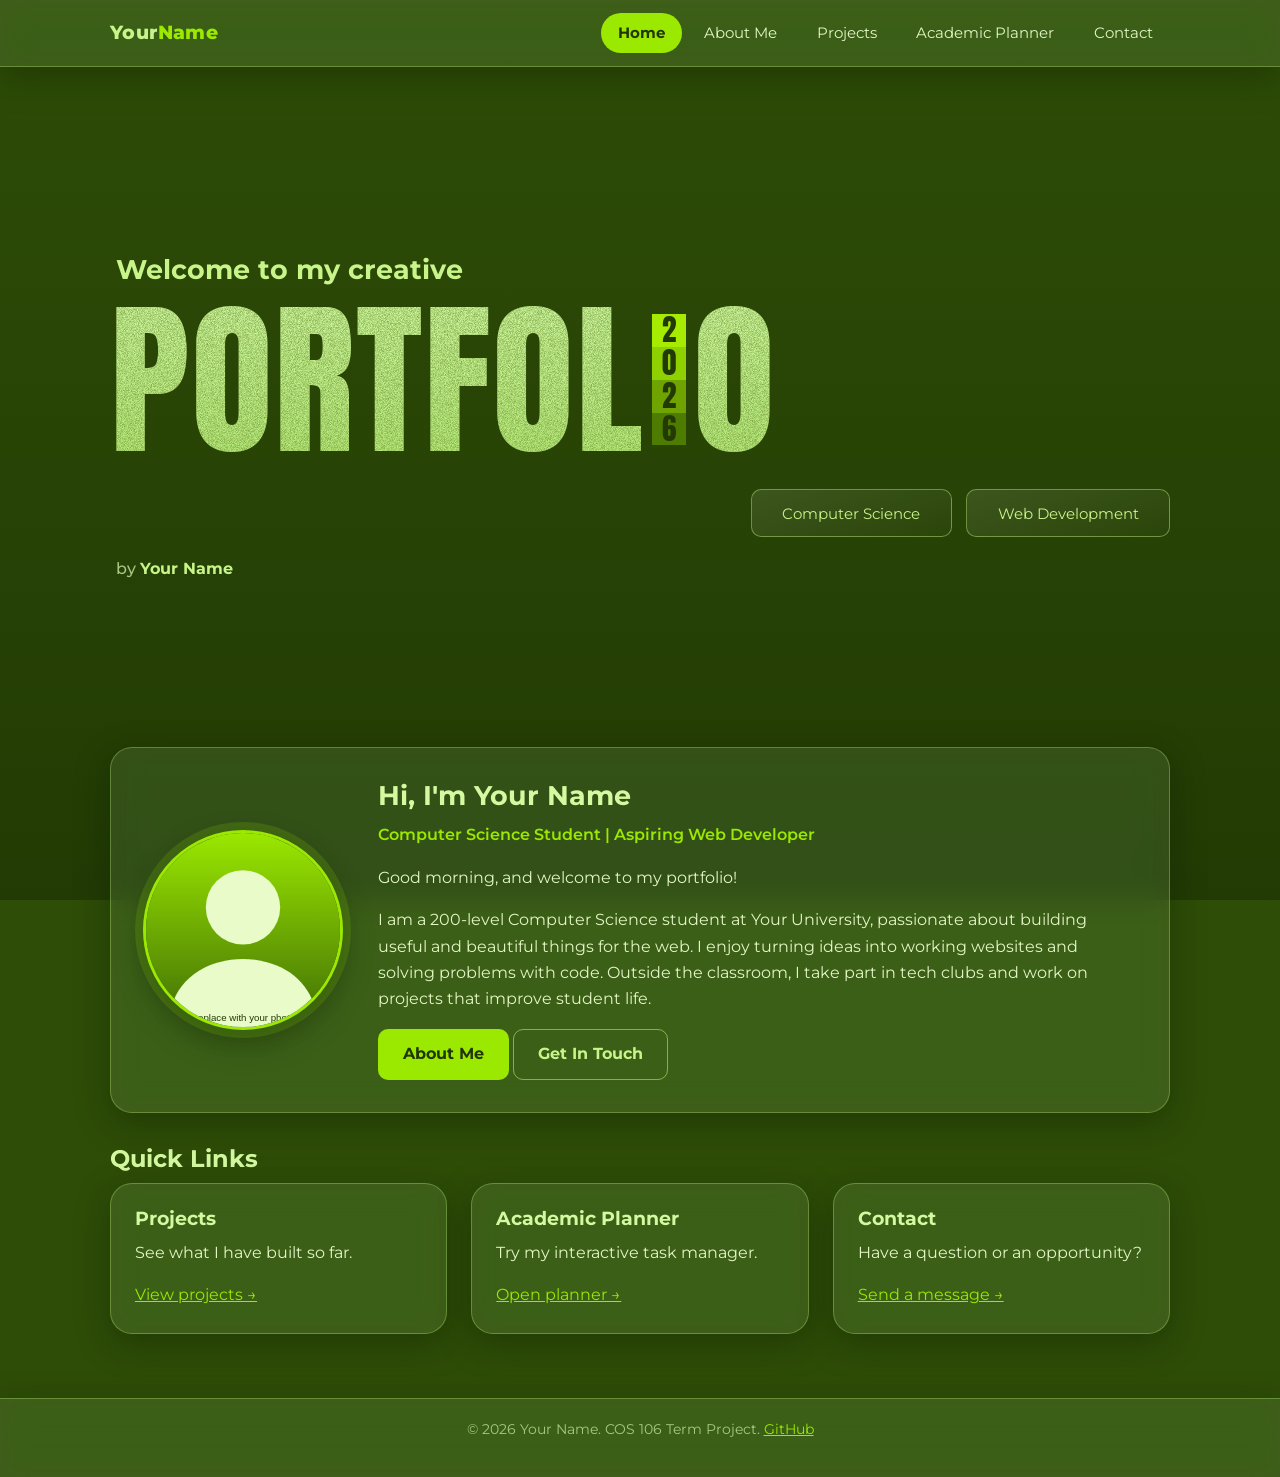
==== index.html @ b94e0cf6 "Add files via upload" ====
<!DOCTYPE html>
<html lang="en">
<head>
  <meta charset="UTF-8">
  <meta name="viewport" content="width=device-width, initial-scale=1.0">
  <meta name="description" content="Personal academic portfolio of Your Name, a university student.">
  <title>Home | Your Name Portfolio</title>
  <link rel="preconnect" href="https://fonts.googleapis.com">
  <link rel="preconnect" href="https://fonts.gstatic.com" crossorigin>
  <link href="https://fonts.googleapis.com/css2?family=Anton&family=Montserrat:wght@400;500;600;700;800&display=swap" rel="stylesheet">
  <link rel="stylesheet" href="style.css">
</head>
<body>
  <div class="bg-circles" aria-hidden="true">
    <span class="dark c1"></span><span class="lime c2"></span><span class="dark c3"></span><span class="lime c4"></span>
    <span class="glass c5"></span><span class="mid c6"></span><span class="mid c7"></span>
  </div>

  <header class="site-header">
    <nav class="nav-bar" aria-label="Main navigation">
      <a class="logo" href="index.html">Your<span>Name</span></a>
      <button class="menu-toggle" id="menuToggle" aria-label="Toggle menu" aria-expanded="false">&#9776;</button>
      <ul class="nav-links" id="navLinks">
        <li><a class="active" href="index.html">Home</a></li>
        <li><a href="about.html">About Me</a></li>
        <li><a href="projects.html">Projects</a></li>
        <li><a href="planner.html">Academic Planner</a></li>
        <li><a href="contact.html">Contact</a></li>
      </ul>
    </nav>
  </header>

  <main>
    <section class="hero-stage">
      <p class="hero-kicker">Welcome to my creative</p>
      <h1 class="mega" aria-label="Portfolio 2026">
        <span class="grain" aria-hidden="true">PORTFOL</span><span class="year" aria-hidden="true"><b>2</b><b>0</b><b>2</b><b>6</b></span><span class="grain" aria-hidden="true">O</span>
      </h1>
      <ul class="pills">
        <li><a href="about.html">Computer Science</a></li>
        <li><a href="projects.html">Web Development</a></li>
      </ul>
      <p class="hero-name">by <strong>Your Name</strong></p>
    </section>

    <section class="intro">
      <img src="profile.svg" alt="Photograph of Your Name" width="200" height="200">
      <div>
        <h2>Hi, I'm Your Name</h2>
        <p class="tagline">Computer Science Student | Aspiring Web Developer</p>
        <p id="greeting">Welcome to my portfolio!</p>
        <p>I am a 200-level Computer Science student at Your University, passionate about building useful and beautiful things for the web. I enjoy turning ideas into working websites and solving problems with code. Outside the classroom, I take part in tech clubs and work on projects that improve student life.</p>
        <a class="btn" href="about.html">About Me</a>
        <a class="btn accent" href="contact.html">Get In Touch</a>
      </div>
    </section>

    <section class="section">
      <h2>Quick Links</h2>
      <div class="grid">
        <article class="card"><h3>Projects</h3><p>See what I have built so far.</p><a href="projects.html">View projects &rarr;</a></article>
        <article class="card"><h3>Academic Planner</h3><p>Try my interactive task manager.</p><a href="planner.html">Open planner &rarr;</a></article>
        <article class="card"><h3>Contact</h3><p>Have a question or an opportunity?</p><a href="contact.html">Send a message &rarr;</a></article>
      </div>
    </section>
  </main>

  <footer class="site-footer">
    <p>&copy; <span id="year">2026</span> Your Name. COS 106 Term Project. <a href="https://github.com/your-username" target="_blank" rel="noopener">GitHub</a></p>
  </footer>
  <script src="main.js"></script>
</body>
</html>
---- style.css ----
/* ===== Green glass-circles portfolio theme ===== */
:root {
  --bg: #2e4d07;
  --bg-deep: #274104;
  --lime: #9be800;
  --lime-soft: #c8f58a;
  --leaf: #4f8a06;
  --text: #e3f6c4;
  --heading: #d4f9a0;
  --muted: #a9c783;
  --danger: #ff9b8a;
  --success: #b6f26b;
  --radius: 22px;
  --glass: rgba(255, 255, 255, 0.09);
  --glass-strong: rgba(255, 255, 255, 0.14);
  --glass-border: rgba(200, 255, 130, 0.3);
  --blur: blur(14px) saturate(130%);
  --shadow: 0 10px 34px rgba(10, 25, 0, 0.35);
}

* { box-sizing: border-box; margin: 0; padding: 0; }
html { color-scheme: dark; background: var(--bg); }

body {
  font-family: "Montserrat", "Segoe UI", Tahoma, Arial, sans-serif;
  background: linear-gradient(180deg, #2e4d07 0%, #223b04 100%) fixed;
  color: var(--text);
  line-height: 1.65;
  min-height: 100vh;
  display: flex;
  flex-direction: column;
}

main { flex: 1; width: 100%; max-width: 1100px; margin: 0 auto; padding: 2rem 1.25rem; position: relative; }
img { max-width: 100%; display: block; }
a { color: var(--lime); }
h1, h2, h3 { line-height: 1.2; margin-bottom: 0.6rem; color: var(--heading); font-weight: 700; }
p { margin-bottom: 1rem; }

/* ===== Animated glass circles (behind everything) ===== */
.bg-circles { position: fixed; inset: 0; z-index: -1; overflow: hidden; background: var(--bg); pointer-events: none; }
.bg-circles span { position: absolute; border-radius: 50%; width: clamp(220px, 34vw, 480px); aspect-ratio: 1; will-change: transform; }
.bg-circles .lime { background: linear-gradient(180deg, #9be800 0%, #56900a 100%); box-shadow: 0 24px 50px rgba(10, 25, 0, 0.3); }
.bg-circles .dark { background: radial-gradient(circle at 72% 28%, #5a8c0c 0%, #34560a 62%, #2f4f08 100%); }
.bg-circles .mid { background: linear-gradient(180deg, #6fa012 0%, #3e6a08 100%); box-shadow: 0 24px 50px rgba(10, 25, 0, 0.3); }
.bg-circles .glass { background: linear-gradient(160deg, rgba(255, 255, 255, 0.1), rgba(255, 255, 255, 0.02)); border: 1px solid rgba(210, 255, 140, 0.45); -webkit-backdrop-filter: blur(16px); backdrop-filter: blur(16px); }

.bg-circles .c1 { top: -14%; left: 6%;  animation: floatA 26s ease-in-out infinite alternate; }
.bg-circles .c2 { top: 12%;  left: 12%; width: clamp(180px, 26vw, 380px); animation: floatB 32s ease-in-out infinite alternate; }
.bg-circles .c3 { top: -18%; right: 8%; animation: floatC 30s ease-in-out infinite alternate; }
.bg-circles .c4 { top: 18%;  right: 6%; animation: floatA 36s ease-in-out infinite alternate-reverse; }
.bg-circles .c5 { bottom: -6%; left: -4%; width: clamp(240px, 36vw, 500px); animation: floatB 28s ease-in-out infinite alternate; }
.bg-circles .c6 { bottom: -22%; left: 8%; animation: floatC 34s ease-in-out infinite alternate-reverse; }
.bg-circles .c7 { bottom: -14%; right: 4%; width: clamp(200px, 30vw, 420px); animation: floatA 24s ease-in-out infinite alternate; }

@keyframes floatA { from { transform: translate(0, 0) scale(1); }    to { transform: translate(5vw, 6vh) scale(1.06); } }
@keyframes floatB { from { transform: translate(0, 0) scale(1); }    to { transform: translate(-6vw, 4vh) scale(0.95); } }
@keyframes floatC { from { transform: translate(0, 0) scale(1.03); } to { transform: translate(4vw, -7vh) scale(0.97); } }

/* ===== Glass surfaces ===== */
.card, .site-header, .task, .site-footer, .intro {
  background: var(--glass);
  -webkit-backdrop-filter: var(--blur);
  backdrop-filter: var(--blur);
  border: 1px solid var(--glass-border);
  box-shadow: var(--shadow);
}

/* ===== Header & navigation ===== */
.site-header { position: sticky; top: 0; z-index: 10; border-width: 0 0 1px 0; border-radius: 0; }
.nav-bar { max-width: 1100px; margin: 0 auto; padding: 0.8rem 1.25rem; display: flex; justify-content: space-between; align-items: center; }
.logo { color: var(--lime-soft); font-weight: 800; font-size: 1.2rem; text-decoration: none; letter-spacing: 0.02em; }
.logo span { color: var(--lime); }
.nav-links { list-style: none; display: flex; gap: 0.35rem; }
.nav-links a { color: var(--text); text-decoration: none; font-size: 0.92rem; padding: 0.45rem 1rem; border-radius: 999px; border: 1px solid transparent; transition: background 0.3s, border-color 0.3s, color 0.3s; display: block; }
.nav-links a:hover { background: var(--glass-strong); border-color: var(--glass-border); }
.nav-links a.active { background: var(--lime); color: #223603; font-weight: 700; }
.menu-toggle { display: none; background: var(--glass); border: 1px solid var(--glass-border); color: var(--lime-soft); font-size: 1.3rem; padding: 0.15rem 0.6rem; border-radius: 10px; cursor: pointer; }

/* ===== Hero (homepage) ===== */
.hero-stage { min-height: 72vh; display: flex; flex-direction: column; justify-content: center; padding: 1rem 0 2rem; animation: fadeUp 0.9s ease both; }
.hero-kicker { font-size: clamp(1.1rem, 2.6vw, 1.7rem); font-weight: 700; color: var(--lime-soft); margin: 0 0 0.2rem 0.4rem; }

.mega {
  display: flex; align-items: center;
  font-family: "Anton", "Bebas Neue", Impact, "Arial Narrow", sans-serif;
  font-weight: 400;
  font-size: clamp(3rem, 14.5vw, 10.5rem);
  line-height: 1;
  letter-spacing: 0.01em;
  text-transform: uppercase;
  margin: 0;
  color: var(--lime-soft);
}
.mega .grain { color: #c4f08c; }
@supports ((-webkit-background-clip: text) or (background-clip: text)) {
  .mega .grain {
    color: transparent;
    background-image:
      url("data:image/svg+xml,%3Csvg xmlns='http://www.w3.org/2000/svg' width='220' height='220'%3E%3Cfilter id='n'%3E%3CfeTurbulence type='fractalNoise' baseFrequency='1.3' numOctaves='2' stitchTiles='stitch'/%3E%3CfeColorMatrix values='0 0 0 0 0.18 0 0 0 0 0.32 0 0 0 0 0.04 0 0 0 1.6 -0.5'/%3E%3C/filter%3E%3Crect width='100%25' height='100%25' filter='url(%23n)'/%3E%3C/svg%3E"),
      linear-gradient(#cdf6a0, #b4e978);
    -webkit-background-clip: text;
    background-clip: text;
  }
}

/* The "I" of PORTFOLIO becomes the stacked year 2026 */
.year { display: grid; grid-template-rows: repeat(4, 1fr); height: 0.78em; width: 0.2em; margin: 0 0.045em; font-family: inherit; }
.year b { font-weight: 400; font-size: 0.17em; line-height: 1; display: grid; place-items: center; color: #243a04; letter-spacing: 0; }
.year b:nth-child(1) { background: #a6ec00; }
.year b:nth-child(2) { background: #8fd000; }
.year b:nth-child(3) { background: #6fa400; }
.year b:nth-child(4) { background: #4d7c00; }

.pills { list-style: none; display: flex; flex-wrap: wrap; gap: 0.9rem; margin: 1.6rem 0 0 auto; justify-content: flex-end; max-width: 100%; }
.pill, .pills a {
  display: inline-block; text-decoration: none; color: var(--lime-soft); font-size: 0.95rem;
  padding: 0.65rem 1.9rem; border-radius: 10px;
  background: linear-gradient(160deg, rgba(255, 255, 255, 0.1), rgba(255, 255, 255, 0.02));
  border: 1px solid rgba(210, 255, 140, 0.4);
  -webkit-backdrop-filter: blur(10px); backdrop-filter: blur(10px);
  transition: transform 0.25s, background 0.3s, border-color 0.3s;
}
.pills a:hover { transform: translateY(-3px); background: rgba(155, 232, 0, 0.22); border-color: var(--lime); }
.hero-name { margin: 1.2rem 0 0 0.4rem; color: var(--muted); font-weight: 500; }
.hero-name strong { color: var(--lime-soft); }

@keyframes fadeUp { from { opacity: 0; transform: translateY(22px); } to { opacity: 1; transform: none; } }

/* ===== Intro (photo + bio) ===== */
.intro { display: flex; align-items: center; gap: 2.2rem; padding: 2rem; border-radius: var(--radius); }
.intro img { width: 200px; height: 200px; border-radius: 50%; object-fit: cover; flex-shrink: 0; border: 3px solid var(--lime); box-shadow: 0 0 0 8px rgba(155, 232, 0, 0.15), 0 12px 30px rgba(10, 25, 0, 0.4); }
.intro h2 { font-size: 1.7rem; }
.tagline { color: var(--lime); font-weight: 600; }

/* ===== Buttons ===== */
.btn { display: inline-block; background: var(--lime); color: #223603; border: 1px solid transparent; padding: 0.7rem 1.5rem; border-radius: 10px; font: inherit; font-weight: 700; cursor: pointer; text-decoration: none; transition: transform 0.2s, box-shadow 0.3s; }
.btn:hover { transform: translateY(-2px); box-shadow: 0 8px 22px rgba(155, 232, 0, 0.35); }
.btn.accent { background: transparent; color: var(--lime-soft); border-color: rgba(210, 255, 140, 0.5); }
.btn.accent:hover { background: rgba(155, 232, 0, 0.18); }

/* ===== Cards & grid ===== */
.section { margin-top: 2rem; }
.card { border-radius: var(--radius); padding: 1.5rem; }
.grid { display: grid; gap: 1.5rem; grid-template-columns: repeat(auto-fit, minmax(260px, 1fr)); }
.project-card { padding: 0; overflow: hidden; transition: transform 0.3s, border-color 0.3s, box-shadow 0.3s; }
.project-card:hover { transform: translateY(-6px); border-color: var(--lime); box-shadow: 0 14px 38px rgba(155, 232, 0, 0.2); }
.project-card img { width: 100%; height: 180px; object-fit: cover; }
.project-card .body { padding: 1.2rem; }
.tags { list-style: none; display: flex; flex-wrap: wrap; gap: 0.4rem; margin: 0.6rem 0 1rem; }
.tags li { background: rgba(155, 232, 0, 0.16); border: 1px solid rgba(155, 232, 0, 0.45); color: var(--lime-soft); font-size: 0.78rem; padding: 0.15rem 0.75rem; border-radius: 99px; }
.links a { margin-right: 0.8rem; font-weight: 700; }

/* ===== About ===== */
.two-col { display: grid; grid-template-columns: 1fr 1fr; gap: 1.5rem; }
.skill { margin-bottom: 0.9rem; }
.skill label { display: flex; justify-content: space-between; font-weight: 600; font-size: 0.92rem; }
.bar { background: rgba(255, 255, 255, 0.12); border-radius: 99px; height: 10px; overflow: hidden; }
.bar span { display: block; height: 100%; background: linear-gradient(90deg, #6fa400, var(--lime)); border-radius: 99px; box-shadow: 0 0 10px rgba(155, 232, 0, 0.5); transition: width 1s ease; }
ul.styled { padding-left: 1.3rem; }
ul.styled li { margin-bottom: 0.4rem; }

/* ===== Tables ===== */
.table-wrap { overflow-x: auto; }
table { width: 100%; border-collapse: collapse; }
caption { text-align: left; color: var(--muted); font-size: 0.9rem; padding-bottom: 0.5rem; }
th, td { padding: 0.7rem 0.9rem; text-align: left; border-bottom: 1px solid var(--glass-border); }
thead th { background: rgba(155, 232, 0, 0.22); color: var(--heading); }
tbody tr:hover { background: var(--glass-strong); }

/* ===== Media ===== */
video, audio { width: 100%; border-radius: var(--radius); }
figure figcaption { color: var(--muted); font-size: 0.9rem; margin-top: 0.4rem; }

/* ===== Planner ===== */
.planner-form { display: flex; gap: 0.6rem; flex-wrap: wrap; margin-bottom: 1rem; }
.planner-form input[type="text"] { flex: 2 1 220px; }
.planner-form input[type="date"] { flex: 1 1 150px; }
input, textarea, select { font: inherit; color: var(--text); padding: 0.7rem 0.9rem; background: rgba(255, 255, 255, 0.07); border: 1px solid var(--glass-border); border-radius: 12px; width: 100%; transition: border-color 0.3s, box-shadow 0.3s; }
input::placeholder, textarea::placeholder { color: #94b26c; }
input:focus, textarea:focus { outline: none; border-color: var(--lime); box-shadow: 0 0 0 3px rgba(155, 232, 0, 0.25); }
.planner-form .btn { flex: 0 0 auto; }
.stats { display: flex; gap: 1rem; flex-wrap: wrap; margin-bottom: 1rem; color: var(--muted); }
.stats strong { color: var(--lime); }
.filters { display: flex; gap: 0.5rem; margin-bottom: 1rem; flex-wrap: wrap; }
.filters button { background: var(--glass); color: var(--text); font: inherit; font-size: 0.9rem; border: 1px solid var(--glass-border); padding: 0.4rem 1.1rem; border-radius: 99px; cursor: pointer; transition: background 0.3s; }
.filters button:hover { background: var(--glass-strong); }
.filters button.active { background: var(--lime); color: #223603; border-color: transparent; font-weight: 700; }
#taskList { list-style: none; margin-bottom: 1rem; }
.task { display: flex; align-items: center; gap: 0.8rem; border-left: 5px solid var(--lime); padding: 0.8rem 1rem; border-radius: 12px; margin-bottom: 0.6rem; box-shadow: none; animation: fadeUp 0.35s ease both; }
.task input[type="checkbox"] { width: 20px; height: 20px; flex-shrink: 0; cursor: pointer; accent-color: var(--lime); }
.task .info { flex: 1; }
.task .due { display: block; font-size: 0.8rem; color: var(--muted); }
.task.done { border-left-color: #5f8a2a; }
.task.done .title { text-decoration: line-through; color: var(--muted); }
.task .del { background: none; border: none; color: var(--danger); font-size: 1.3rem; cursor: pointer; padding: 0.2rem 0.6rem; border-radius: 8px; }
.task .del:hover { background: rgba(255, 155, 138, 0.18); }
.empty { text-align: center; color: var(--muted); padding: 1.5rem; }
.error-msg { color: var(--danger); font-size: 0.85rem; margin-top: 0.3rem; min-height: 1.1em; }

/* ===== Contact form ===== */
.form-group { margin-bottom: 1.1rem; }
.form-group label { font-weight: 600; display: block; margin-bottom: 0.3rem; }
input.invalid, textarea.invalid { border-color: var(--danger); }
input.valid, textarea.valid { border-color: var(--success); }
.success-box { background: rgba(155, 232, 0, 0.16); border: 1px solid rgba(155, 232, 0, 0.5); color: #dcfba8; padding: 1rem; border-radius: 12px; margin-bottom: 1rem; display: none; }

/* ===== Footer ===== */
.site-footer { color: var(--muted); text-align: center; padding: 1.2rem; margin-top: 2rem; border-width: 1px 0 0 0; border-radius: 0; font-size: 0.9rem; }
.site-footer a { color: var(--lime); }

/* ===== Responsive ===== */
@media (max-width: 800px) {
  .intro { flex-direction: column; text-align: center; padding: 1.6rem 1.2rem; }
  .intro img { width: 160px; height: 160px; }
  .two-col { grid-template-columns: 1fr; }
  .pills { justify-content: flex-start; margin-left: 0; }
  .menu-toggle { display: block; }
  .nav-bar { flex-wrap: wrap; }
  .nav-links { display: none; flex-direction: column; width: 100%; margin-top: 0.7rem; }
  .nav-links.open { display: flex; }
  .hero-stage { min-height: 60vh; }
}

@supports not ((backdrop-filter: blur(1px)) or (-webkit-backdrop-filter: blur(1px))) {
  .card, .site-header, .task, .site-footer, .intro { background: rgba(40, 66, 8, 0.92); }
}

@media (prefers-reduced-motion: reduce) {
  *, .bg-circles span { animation: none !important; transition: none !important; }
}
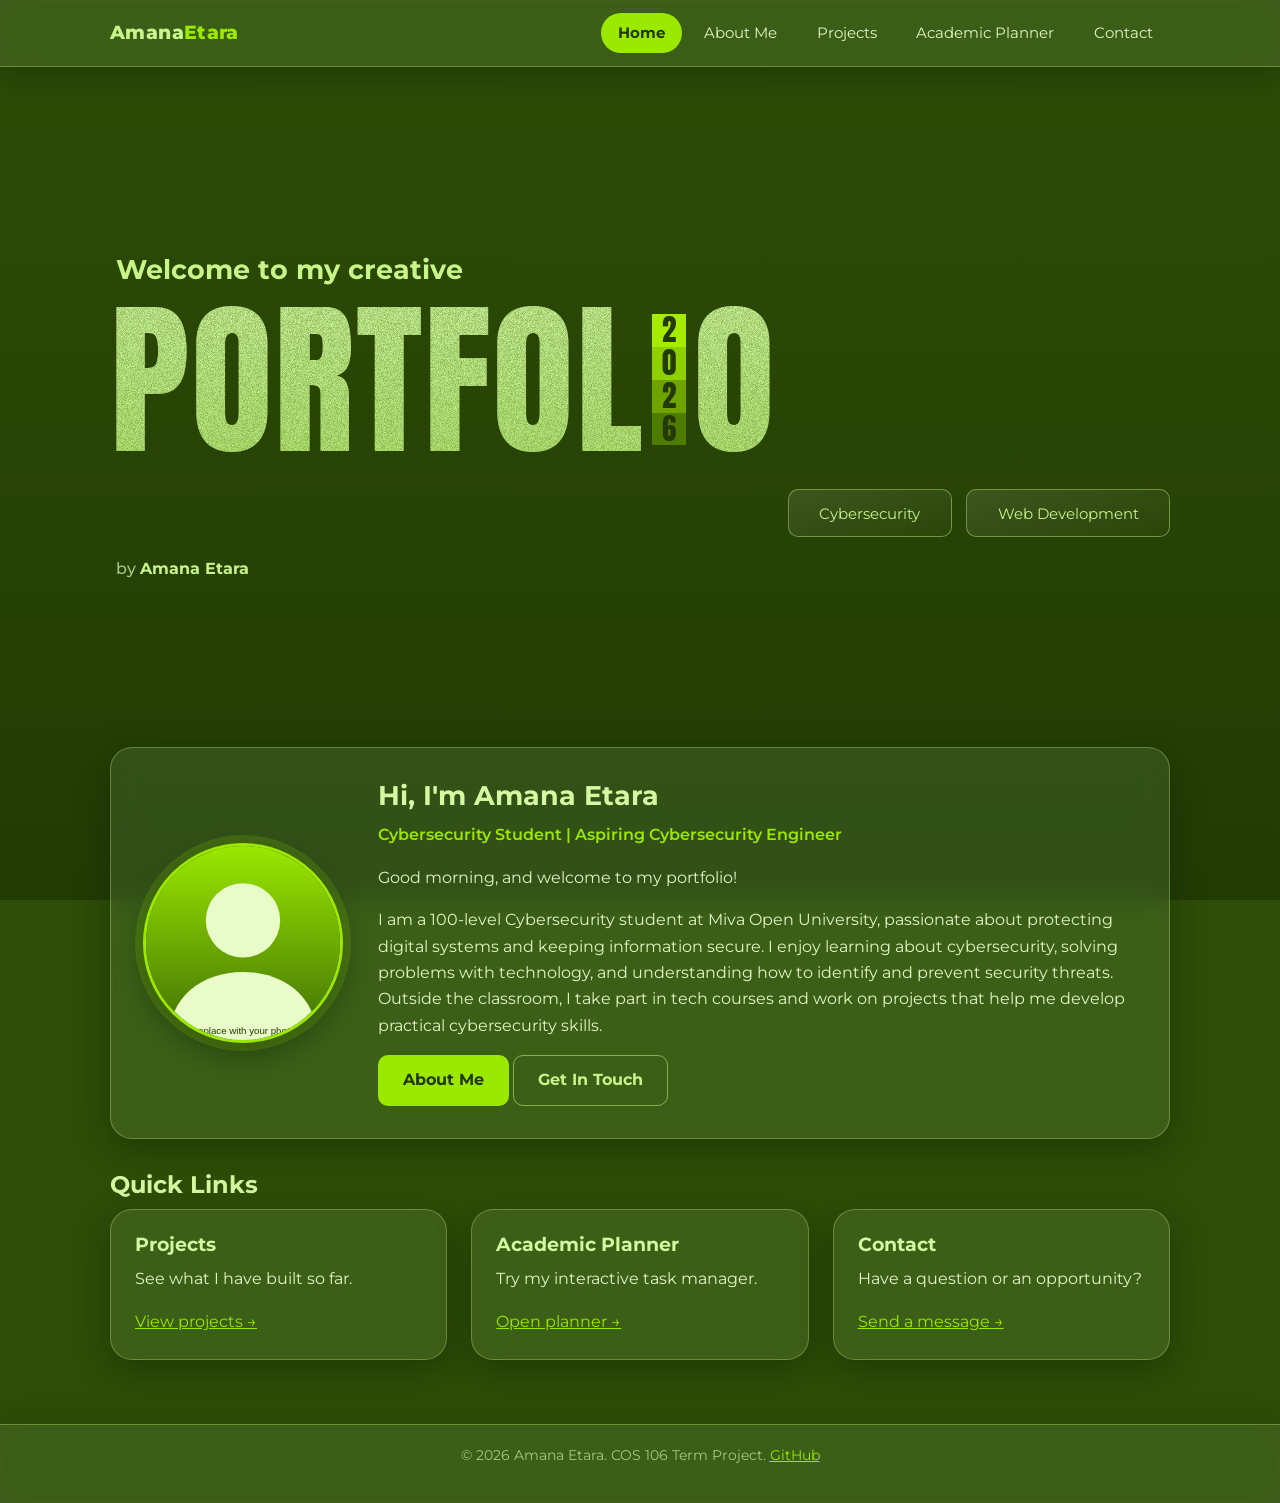
==== commit 11217bff: "Update index.html" ====
--- a/index.html
+++ b/index.html
@@ -4,7 +4,7 @@
   <meta charset="UTF-8">
   <meta name="viewport" content="width=device-width, initial-scale=1.0">
   <meta name="description" content="Personal academic portfolio of Your Name, a university student.">
-  <title>Home | Your Name Portfolio</title>
+  <title>Home | Amana Etara Portfolio</title>
   <link rel="preconnect" href="https://fonts.googleapis.com">
   <link rel="preconnect" href="https://fonts.gstatic.com" crossorigin>
   <link href="https://fonts.googleapis.com/css2?family=Anton&family=Montserrat:wght@400;500;600;700;800&display=swap" rel="stylesheet">
@@ -18,7 +18,7 @@
 
   <header class="site-header">
     <nav class="nav-bar" aria-label="Main navigation">
-      <a class="logo" href="index.html">Your<span>Name</span></a>
+      <a class="logo" href="index.html">Amana<span>Etara</span></a>
       <button class="menu-toggle" id="menuToggle" aria-label="Toggle menu" aria-expanded="false">&#9776;</button>
       <ul class="nav-links" id="navLinks">
         <li><a class="active" href="index.html">Home</a></li>
@@ -37,19 +37,21 @@
         <span class="grain" aria-hidden="true">PORTFOL</span><span class="year" aria-hidden="true"><b>2</b><b>0</b><b>2</b><b>6</b></span><span class="grain" aria-hidden="true">O</span>
       </h1>
       <ul class="pills">
-        <li><a href="about.html">Computer Science</a></li>
+        <li><a href="about.html">Cybersecurity</a></li>
         <li><a href="projects.html">Web Development</a></li>
       </ul>
-      <p class="hero-name">by <strong>Your Name</strong></p>
+      <p class="hero-name">by <strong>Amana Etara</strong></p>
     </section>
 
     <section class="intro">
       <img src="profile.svg" alt="Photograph of Your Name" width="200" height="200">
       <div>
-        <h2>Hi, I'm Your Name</h2>
-        <p class="tagline">Computer Science Student | Aspiring Web Developer</p>
+        <h2>Hi, I'm Amana Etara</h2>
+        <p class="tagline">Cybersecurity Student | Aspiring Cybersecurity Engineer</p>
         <p id="greeting">Welcome to my portfolio!</p>
-        <p>I am a 200-level Computer Science student at Your University, passionate about building useful and beautiful things for the web. I enjoy turning ideas into working websites and solving problems with code. Outside the classroom, I take part in tech clubs and work on projects that improve student life.</p>
+        <p>I am a 100-level Cybersecurity student at Miva Open University, passionate about protecting digital systems and keeping information secure. 
+          I enjoy learning about cybersecurity, solving problems with technology, and understanding how to identify and prevent security threats. Outside the classroom, 
+          I take part in tech courses and work on projects that help me develop practical cybersecurity skills.</p>
         <a class="btn" href="about.html">About Me</a>
         <a class="btn accent" href="contact.html">Get In Touch</a>
       </div>
@@ -66,7 +68,7 @@
   </main>
 
   <footer class="site-footer">
-    <p>&copy; <span id="year">2026</span> Your Name. COS 106 Term Project. <a href="https://github.com/your-username" target="_blank" rel="noopener">GitHub</a></p>
+    <p>&copy; <span id="year">2026</span> Amana Etara. COS 106 Term Project. <a href="https://github.com/your-username" target="_blank" rel="noopener">GitHub</a></p>
   </footer>
   <script src="main.js"></script>
 </body>
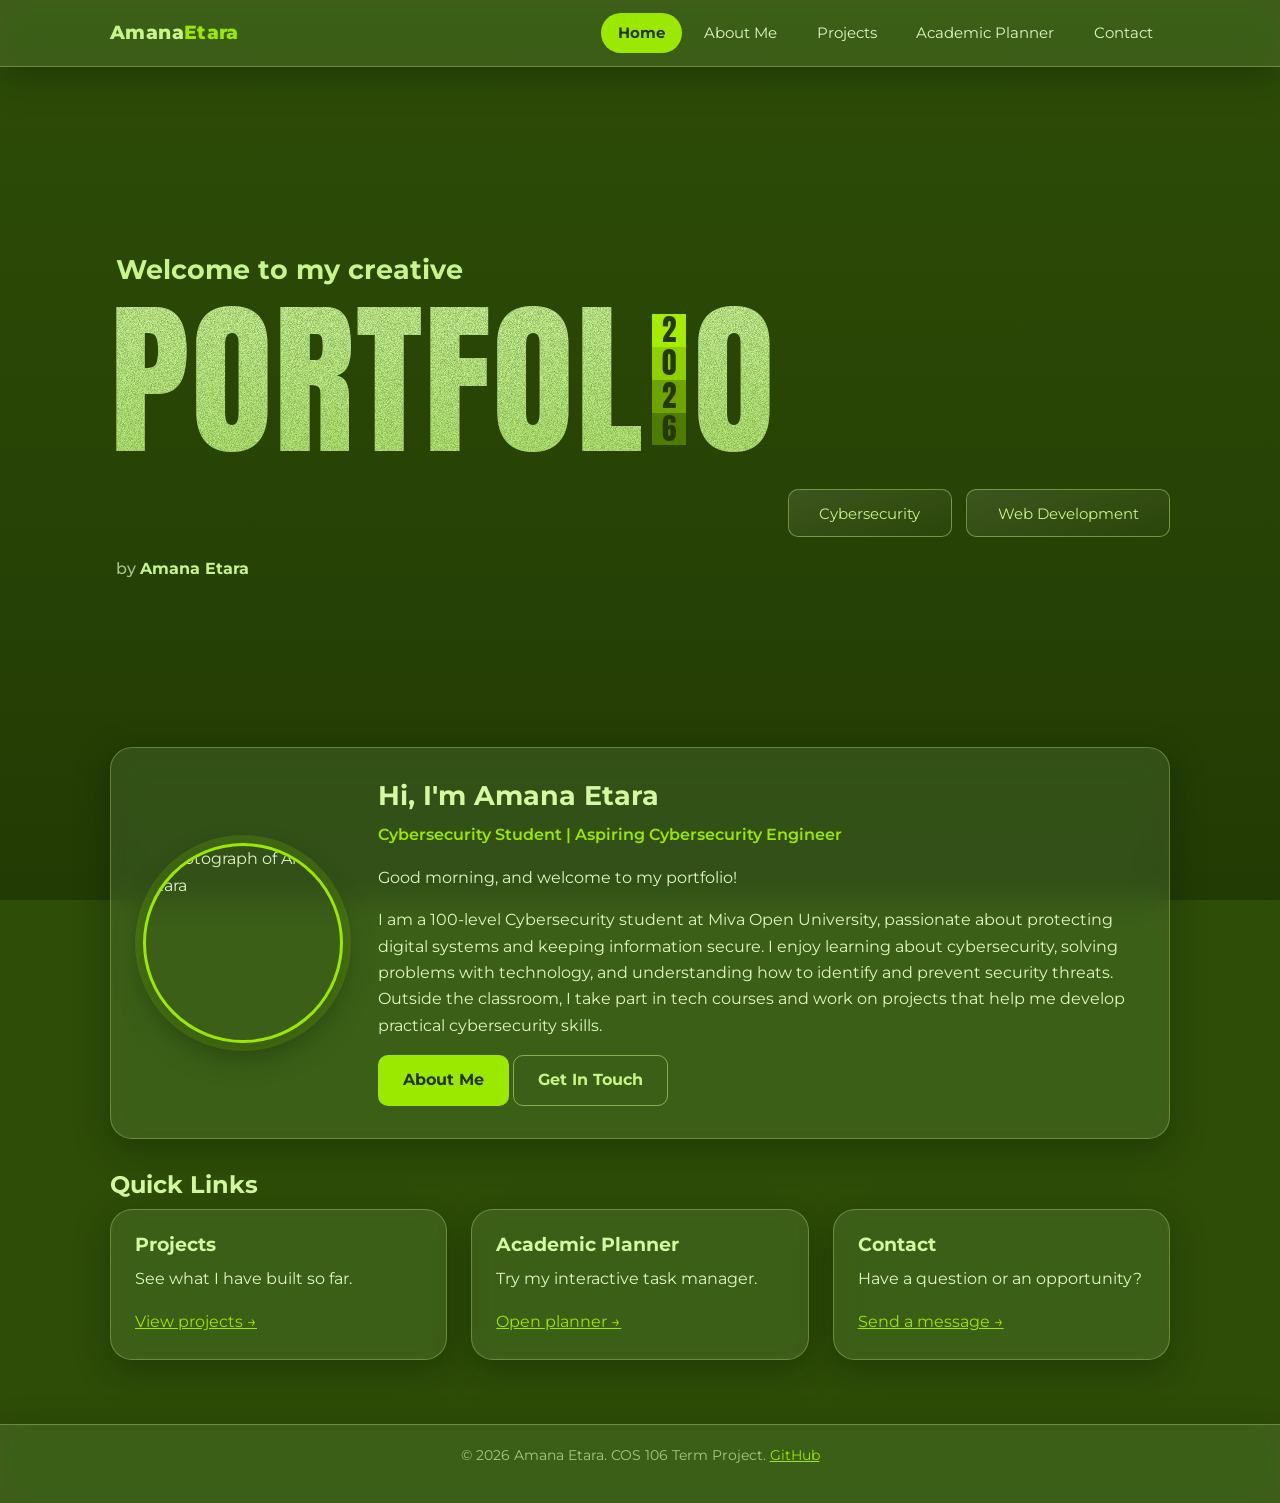
==== commit da11954e: "Update index.html" ====
--- a/index.html
+++ b/index.html
@@ -44,7 +44,7 @@
     </section>
 
     <section class="intro">
-      <img src="profile.svg" alt="Photograph of Your Name" width="200" height="200">
+      <img src="John Etara.jpg" alt="Photograph of Amana Etara" width="200" height="200">
       <div>
         <h2>Hi, I'm Amana Etara</h2>
         <p class="tagline">Cybersecurity Student | Aspiring Cybersecurity Engineer</p>
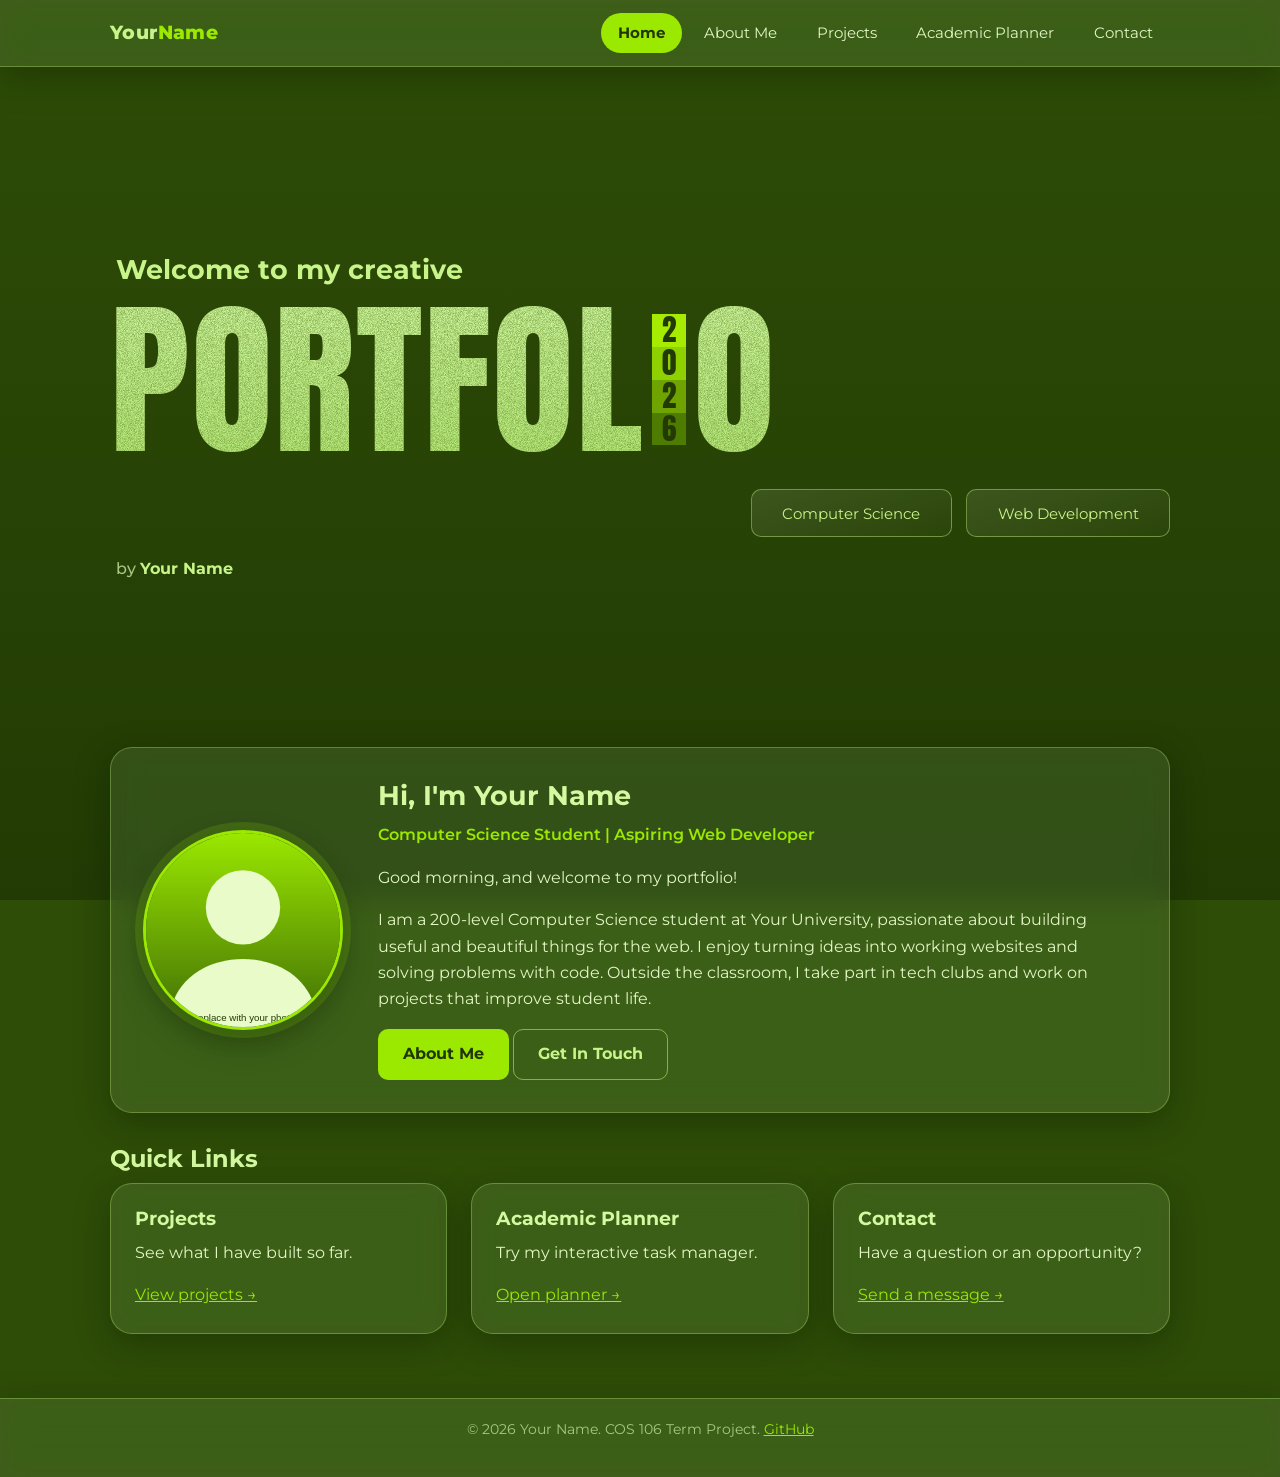
==== commit 3efe1e1d: "Add files via upload" ====
--- a/index.html
+++ b/index.html
@@ -4,7 +4,7 @@
   <meta charset="UTF-8">
   <meta name="viewport" content="width=device-width, initial-scale=1.0">
   <meta name="description" content="Personal academic portfolio of Your Name, a university student.">
-  <title>Home | Amana Etara Portfolio</title>
+  <title>Home | Your Name Portfolio</title>
   <link rel="preconnect" href="https://fonts.googleapis.com">
   <link rel="preconnect" href="https://fonts.gstatic.com" crossorigin>
   <link href="https://fonts.googleapis.com/css2?family=Anton&family=Montserrat:wght@400;500;600;700;800&display=swap" rel="stylesheet">
@@ -18,7 +18,7 @@
 
   <header class="site-header">
     <nav class="nav-bar" aria-label="Main navigation">
-      <a class="logo" href="index.html">Amana<span>Etara</span></a>
+      <a class="logo" href="index.html">Your<span>Name</span></a>
       <button class="menu-toggle" id="menuToggle" aria-label="Toggle menu" aria-expanded="false">&#9776;</button>
       <ul class="nav-links" id="navLinks">
         <li><a class="active" href="index.html">Home</a></li>
@@ -37,21 +37,19 @@
         <span class="grain" aria-hidden="true">PORTFOL</span><span class="year" aria-hidden="true"><b>2</b><b>0</b><b>2</b><b>6</b></span><span class="grain" aria-hidden="true">O</span>
       </h1>
       <ul class="pills">
-        <li><a href="about.html">Cybersecurity</a></li>
+        <li><a href="about.html">Computer Science</a></li>
         <li><a href="projects.html">Web Development</a></li>
       </ul>
-      <p class="hero-name">by <strong>Amana Etara</strong></p>
+      <p class="hero-name">by <strong>Your Name</strong></p>
     </section>
 
     <section class="intro">
-      <img src="John Etara.jpg" alt="Photograph of Amana Etara" width="200" height="200">
+      <img src="profile.svg" alt="Photograph of Your Name" width="200" height="200">
       <div>
-        <h2>Hi, I'm Amana Etara</h2>
-        <p class="tagline">Cybersecurity Student | Aspiring Cybersecurity Engineer</p>
+        <h2>Hi, I'm Your Name</h2>
+        <p class="tagline">Computer Science Student | Aspiring Web Developer</p>
         <p id="greeting">Welcome to my portfolio!</p>
-        <p>I am a 100-level Cybersecurity student at Miva Open University, passionate about protecting digital systems and keeping information secure. 
-          I enjoy learning about cybersecurity, solving problems with technology, and understanding how to identify and prevent security threats. Outside the classroom, 
-          I take part in tech courses and work on projects that help me develop practical cybersecurity skills.</p>
+        <p>I am a 200-level Computer Science student at Your University, passionate about building useful and beautiful things for the web. I enjoy turning ideas into working websites and solving problems with code. Outside the classroom, I take part in tech clubs and work on projects that improve student life.</p>
         <a class="btn" href="about.html">About Me</a>
         <a class="btn accent" href="contact.html">Get In Touch</a>
       </div>
@@ -68,7 +66,7 @@
   </main>
 
   <footer class="site-footer">
-    <p>&copy; <span id="year">2026</span> Amana Etara. COS 106 Term Project. <a href="https://github.com/your-username" target="_blank" rel="noopener">GitHub</a></p>
+    <p>&copy; <span id="year">2026</span> Your Name. COS 106 Term Project. <a href="https://github.com/your-username" target="_blank" rel="noopener">GitHub</a></p>
   </footer>
   <script src="main.js"></script>
 </body>
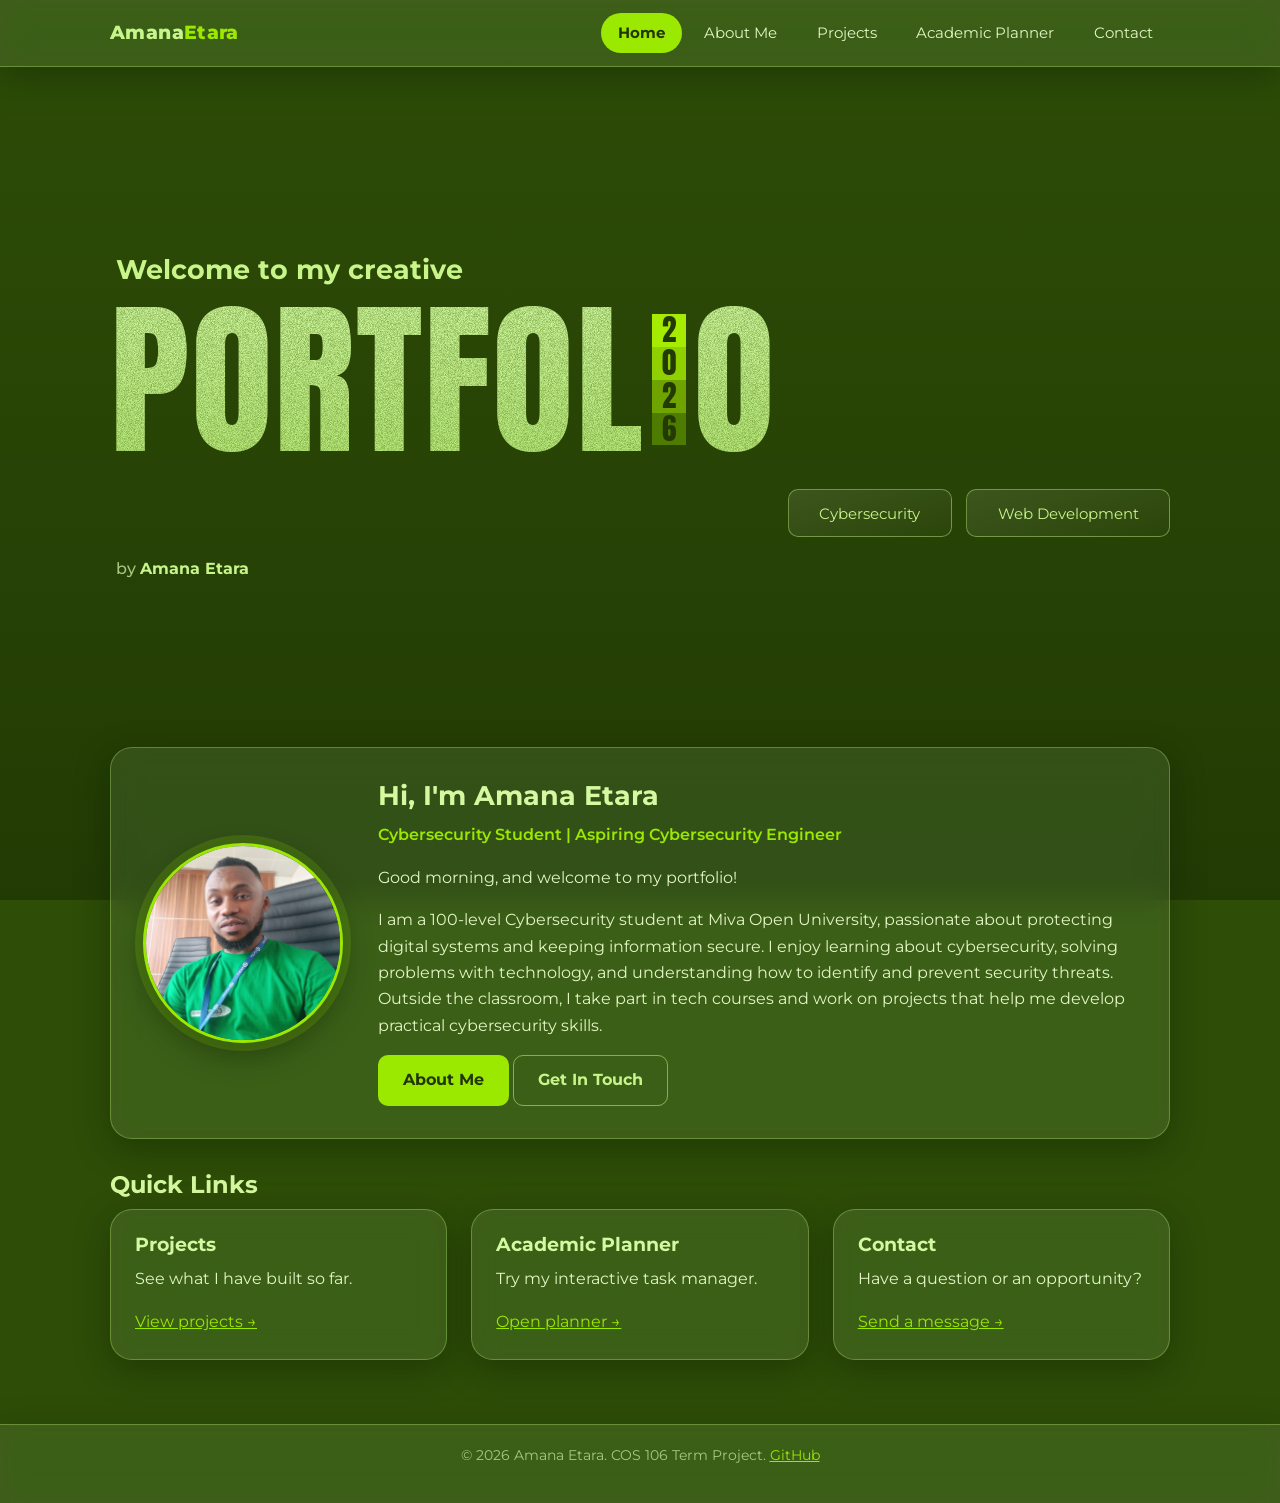
==== commit af7377ab: "Update index.html" ====
--- a/index.html
+++ b/index.html
@@ -4,7 +4,7 @@
   <meta charset="UTF-8">
   <meta name="viewport" content="width=device-width, initial-scale=1.0">
   <meta name="description" content="Personal academic portfolio of Your Name, a university student.">
-  <title>Home | Your Name Portfolio</title>
+  <title>Home | Amana Etara Portfolio</title>
   <link rel="preconnect" href="https://fonts.googleapis.com">
   <link rel="preconnect" href="https://fonts.gstatic.com" crossorigin>
   <link href="https://fonts.googleapis.com/css2?family=Anton&family=Montserrat:wght@400;500;600;700;800&display=swap" rel="stylesheet">
@@ -18,7 +18,7 @@
 
   <header class="site-header">
     <nav class="nav-bar" aria-label="Main navigation">
-      <a class="logo" href="index.html">Your<span>Name</span></a>
+      <a class="logo" href="index.html">Amana<span>Etara</span></a>
       <button class="menu-toggle" id="menuToggle" aria-label="Toggle menu" aria-expanded="false">&#9776;</button>
       <ul class="nav-links" id="navLinks">
         <li><a class="active" href="index.html">Home</a></li>
@@ -37,19 +37,21 @@
         <span class="grain" aria-hidden="true">PORTFOL</span><span class="year" aria-hidden="true"><b>2</b><b>0</b><b>2</b><b>6</b></span><span class="grain" aria-hidden="true">O</span>
       </h1>
       <ul class="pills">
-        <li><a href="about.html">Computer Science</a></li>
+        <li><a href="about.html">Cybersecurity</a></li>
         <li><a href="projects.html">Web Development</a></li>
       </ul>
-      <p class="hero-name">by <strong>Your Name</strong></p>
+      <p class="hero-name">by <strong>Amana Etara</strong></p>
     </section>
 
     <section class="intro">
-      <img src="profile.svg" alt="Photograph of Your Name" width="200" height="200">
+      <img src="John Etara.jpg" alt="Photograph of Amana Etara" width="200" height="200">
       <div>
-        <h2>Hi, I'm Your Name</h2>
-        <p class="tagline">Computer Science Student | Aspiring Web Developer</p>
+        <h2>Hi, I'm Amana Etara</h2>
+        <p class="tagline">Cybersecurity Student | Aspiring Cybersecurity Engineer</p>
         <p id="greeting">Welcome to my portfolio!</p>
-        <p>I am a 200-level Computer Science student at Your University, passionate about building useful and beautiful things for the web. I enjoy turning ideas into working websites and solving problems with code. Outside the classroom, I take part in tech clubs and work on projects that improve student life.</p>
+        <p>I am a 100-level Cybersecurity student at Miva Open University, passionate about protecting digital systems and keeping information secure. 
+          I enjoy learning about cybersecurity, solving problems with technology, and understanding how to identify and prevent security threats. Outside the classroom, 
+          I take part in tech courses and work on projects that help me develop practical cybersecurity skills.</p>
         <a class="btn" href="about.html">About Me</a>
         <a class="btn accent" href="contact.html">Get In Touch</a>
       </div>
@@ -66,7 +68,7 @@
   </main>
 
   <footer class="site-footer">
-    <p>&copy; <span id="year">2026</span> Your Name. COS 106 Term Project. <a href="https://github.com/your-username" target="_blank" rel="noopener">GitHub</a></p>
+    <p>&copy; <span id="year">2026</span> Amana Etara. COS 106 Term Project. <a href="https://github.com/your-username" target="_blank" rel="noopener">GitHub</a></p>
   </footer>
   <script src="main.js"></script>
 </body>
